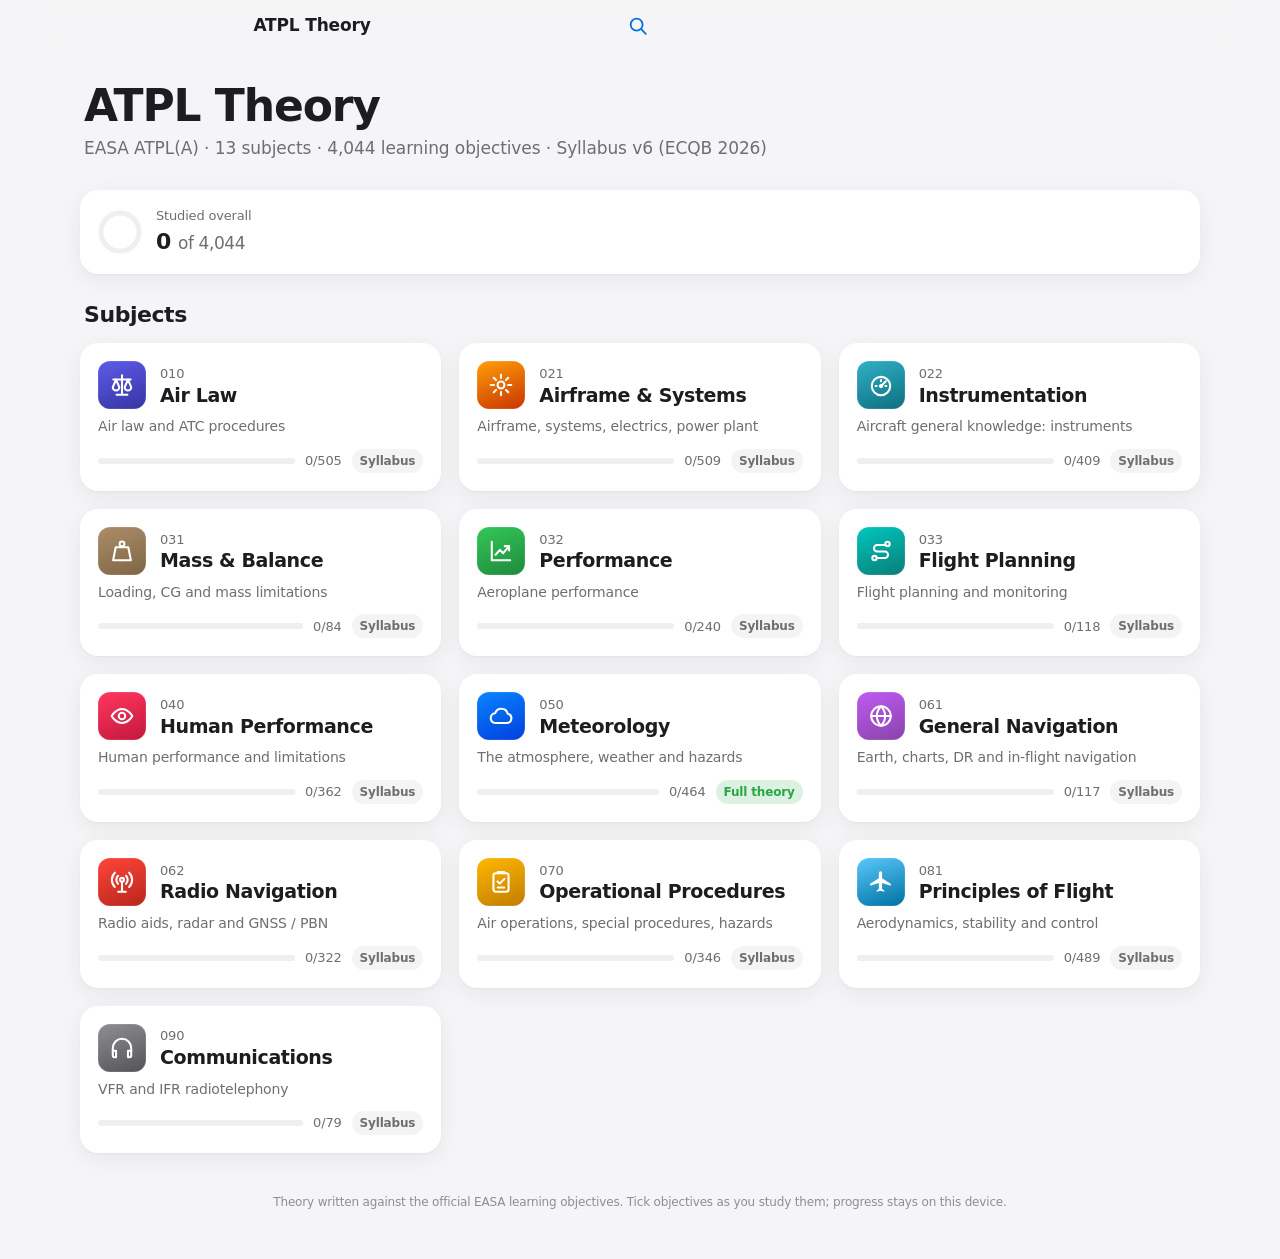
==== index.html @ 2b05fc99 "ATPL Theory web app: 13 subjects, LO navigator, Meteorology theory and diagrams Co-Authored-By: Clau" ====
<!doctype html>
<html lang="en">
<head>
<meta charset="utf-8">
<meta name="viewport" content="width=device-width, initial-scale=1, viewport-fit=cover">
<title>ATPL Theory</title>
<meta name="description" content="EASA ATPL(A) theory, organised by the official learning objectives.">
<meta name="theme-color" content="#f5f5f7" media="(prefers-color-scheme: light)">
<meta name="theme-color" content="#000000" media="(prefers-color-scheme: dark)">
<meta name="apple-mobile-web-app-capable" content="yes">
<meta name="mobile-web-app-capable" content="yes">
<meta name="apple-mobile-web-app-status-bar-style" content="default">
<meta name="apple-mobile-web-app-title" content="ATPL">
<link rel="manifest" href="manifest.webmanifest">
<link rel="icon" href="icons/icon-192.png" type="image/png">
<link rel="apple-touch-icon" href="icons/apple-touch-icon.png">
<link rel="stylesheet" href="app.css">
</head>
<body>
<header class="bar" id="bar">
  <div class="bar-in">
    <button class="back" id="back" hidden aria-label="Back">
      <svg viewBox="0 0 12 20" aria-hidden="true"><path d="M10 2 2 10l8 8" fill="none" stroke="currentColor" stroke-width="2.4" stroke-linecap="round" stroke-linejoin="round"/></svg>
      <span id="backLabel">Subjects</span>
    </button>
    <div class="bar-title" id="barTitle"></div>
    <div class="bar-actions">
      <button class="icon-btn" id="searchBtn" aria-label="Search (/)">
        <svg viewBox="0 0 24 24" aria-hidden="true"><circle cx="10.5" cy="10.5" r="6.5" fill="none" stroke="currentColor" stroke-width="2"/><path d="m15.5 15.5 5 5" stroke="currentColor" stroke-width="2" stroke-linecap="round"/></svg>
      </button>
    </div>
  </div>
</header>

<div class="layout" id="layout">
  <aside class="side" id="side" aria-label="Contents"></aside>
  <main class="main" id="main" tabindex="-1"></main>
</div>

<div class="sheet-wrap" id="searchSheet" hidden>
  <div class="scrim" data-close></div>
  <div class="sheet" role="dialog" aria-modal="true" aria-label="Search">
    <div class="sheet-head">
      <div class="search-field">
        <svg viewBox="0 0 24 24" aria-hidden="true"><circle cx="10.5" cy="10.5" r="6.5" fill="none" stroke="currentColor" stroke-width="2"/><path d="m15.5 15.5 5 5" stroke="currentColor" stroke-width="2" stroke-linecap="round"/></svg>
        <input id="q" type="search" placeholder="Search learning objectives" autocomplete="off" autocorrect="off" spellcheck="false" enterkeyhint="search">
      </div>
      <button class="text-btn" data-close>Cancel</button>
    </div>
    <div class="results" id="results"></div>
  </div>
</div>

<div class="lightbox" id="lightbox" hidden>
  <button class="lb-close" data-close aria-label="Close">
    <svg viewBox="0 0 24 24"><path d="M6 6l12 12M18 6 6 18" stroke="currentColor" stroke-width="2.4" stroke-linecap="round"/></svg>
  </button>
  <div class="lb-scroll"><img id="lbImg" alt=""></div>
</div>

<script src="app.js" defer></script>
</body>
</html>
---- app.css ----
:root {
  --bg: #f5f5f7;
  --bg-elev: #ffffff;
  --bg-group: #ffffff;
  --fill: rgba(120, 120, 128, .12);
  --fill-2: rgba(120, 120, 128, .08);
  --label: #1d1d1f;
  --label-2: #6e6e73;
  --label-3: #8e8e93;
  --sep: rgba(60, 60, 67, .16);
  --accent: #0071e3;
  --green: #28a745;
  --orange: #c93400;
  --bar: rgba(245, 245, 247, .72);
  --shadow: 0 1px 2px rgba(0,0,0,.04), 0 6px 24px rgba(0,0,0,.06);
  --radius: 18px;
  --side-w: 340px;
  --read-w: 720px;
  --font: -apple-system, BlinkMacSystemFont, "SF Pro Text", "SF Pro Display", "Helvetica Neue", Inter, system-ui, sans-serif;
  --mono: ui-monospace, "SF Mono", SFMono-Regular, Menlo, monospace;
  --safe-t: env(safe-area-inset-top, 0px);
  --safe-b: env(safe-area-inset-bottom, 0px);
  --safe-l: env(safe-area-inset-left, 0px);
  --safe-r: env(safe-area-inset-right, 0px);
  color-scheme: light dark;
}
@media (prefers-color-scheme: dark) {
  :root {
    --bg: #000000;
    --bg-elev: #1c1c1e;
    --bg-group: #1c1c1e;
    --fill: rgba(120, 120, 128, .24);
    --fill-2: rgba(120, 120, 128, .16);
    --label: #f5f5f7;
    --label-2: #a1a1a6;
    --label-3: #8e8e93;
    --sep: rgba(84, 84, 88, .55);
    --accent: #2997ff;
    --green: #30d158;
    --orange: #ff9f0a;
    --bar: rgba(22, 22, 23, .72);
    --shadow: 0 0 0 1px rgba(255,255,255,.06);
  }
}

* { box-sizing: border-box; }
html { -webkit-text-size-adjust: 100%; text-size-adjust: 100%; }
body {
  margin: 0; background: var(--bg); color: var(--label);
  font: 17px/1.5 var(--font); letter-spacing: -0.01em;
  -webkit-font-smoothing: antialiased; -webkit-tap-highlight-color: transparent;
  min-height: 100dvh;
}
button { font: inherit; color: inherit; background: none; border: 0; padding: 0; cursor: pointer; }
a { color: var(--accent); text-decoration: none; }
svg { display: block; }
[hidden] { display: none !important; }

/* ---------- Bar ---------- */
.bar {
  position: sticky; top: 0; z-index: 30;
  padding-top: var(--safe-t);
  background: var(--bar);
  -webkit-backdrop-filter: saturate(180%) blur(20px); backdrop-filter: saturate(180%) blur(20px);
  border-bottom: .5px solid transparent;
  transition: border-color .2s;
}
.bar.scrolled { border-bottom-color: var(--sep); }
.bar-in {
  height: 52px; display: grid; grid-template-columns: 1fr auto 1fr; align-items: center;
  padding: 0 max(12px, var(--safe-r)) 0 max(8px, var(--safe-l));
}
.back { display: inline-flex; align-items: center; gap: 4px; color: var(--accent); height: 44px; padding: 0 8px; border-radius: 10px; justify-self: start; max-width: 100%; }
.back svg { width: 11px; height: 19px; flex: none; }
.back span { font-size: 17px; white-space: nowrap; overflow: hidden; text-overflow: ellipsis; }
.back:active { opacity: .5; }
.bar-title { font-weight: 600; font-size: 17px; text-align: center; white-space: nowrap; overflow: hidden; text-overflow: ellipsis; max-width: 52vw; opacity: 0; transform: translateY(4px); transition: opacity .2s, transform .2s; }
.bar.show-title .bar-title { opacity: 1; transform: none; }
.bar-actions { justify-self: end; display: flex; gap: 4px; }
.icon-btn { width: 44px; height: 44px; display: grid; place-items: center; color: var(--accent); border-radius: 12px; }
.icon-btn svg { width: 22px; height: 22px; }
.icon-btn:active { background: var(--fill); }

/* ---------- Layout ---------- */
.layout { display: block; }
.side { display: none; }
.main { outline: none; padding: 0 max(16px, var(--safe-r)) calc(48px + var(--safe-b)) max(16px, var(--safe-l)); }
.wrap { max-width: 1120px; margin: 0 auto; }
.read { max-width: var(--read-w); margin: 0 auto; }

@media (min-width: 1024px) {
  .layout.with-side { display: grid; grid-template-columns: var(--side-w) 1fr; }
  .layout.with-side .side {
    display: block; position: sticky; top: calc(53px + var(--safe-t)); height: calc(100dvh - 53px - var(--safe-t));
    overflow-y: auto; overscroll-behavior: contain; border-right: .5px solid var(--sep);
    padding: 12px 12px 40px; background: var(--bg);
  }
  .main { padding-left: 40px; padding-right: 40px; }
}

/* ---------- Large titles ---------- */
.large { padding: 12px 4px 20px; }
.large h1 { font-size: 34px; line-height: 1.12; font-weight: 700; letter-spacing: -0.025em; margin: 0; }
.large p { margin: 6px 0 0; color: var(--label-2); font-size: 15px; letter-spacing: -0.005em; }
@media (min-width: 768px) {
  .large { padding: 28px 4px 28px; }
  .large h1 { font-size: 44px; }
  .large p { font-size: 17px; }
}

/* ---------- Home ---------- */
.overall { display: flex; align-items: center; gap: 14px; margin: 0 0 24px; padding: 16px 18px; background: var(--bg-elev); border-radius: var(--radius); box-shadow: var(--shadow); }
.overall .meta { flex: 1; min-width: 0; }
.overall .k { font-size: 13px; color: var(--label-2); }
.overall .v { font-size: 22px; font-weight: 600; letter-spacing: -0.02em; }
.continue { display: flex; align-items: center; gap: 14px; margin: 0 0 24px; padding: 14px 18px; background: var(--bg-elev); border-radius: var(--radius); box-shadow: var(--shadow); color: var(--label); }
.continue:active { transform: scale(.985); }
.continue .txt { flex: 1; min-width: 0; }
.continue .k { font-size: 13px; color: var(--accent); font-weight: 600; }
.continue .t { font-weight: 600; white-space: nowrap; overflow: hidden; text-overflow: ellipsis; }
.continue .s { font-size: 13px; color: var(--label-2); }
.chev { width: 8px; height: 14px; color: var(--label-3); flex: none; }

.section-h { font-size: 22px; font-weight: 700; letter-spacing: -0.02em; margin: 8px 4px 12px; }
.grid { display: grid; gap: 14px; grid-template-columns: 1fr; }
@media (min-width: 600px) { .grid { grid-template-columns: repeat(2, 1fr); } }
@media (min-width: 1000px) { .grid { grid-template-columns: repeat(3, 1fr); gap: 18px; } }

.card {
  position: relative; display: flex; flex-direction: column; gap: 12px;
  background: var(--bg-elev); border-radius: var(--radius); padding: 18px; box-shadow: var(--shadow);
  color: var(--label); transition: transform .18s cubic-bezier(.2,.8,.2,1), box-shadow .2s;
}
.card:active { transform: scale(.975); }
@media (hover: hover) { .card:hover { box-shadow: 0 2px 4px rgba(0,0,0,.05), 0 12px 32px rgba(0,0,0,.10); } }
.card-top { display: flex; align-items: center; gap: 14px; }
.tile { width: 48px; height: 48px; border-radius: 12px; display: grid; place-items: center; color: #fff; flex: none; box-shadow: inset 0 0 0 .5px rgba(255,255,255,.2); }
.tile svg { width: 26px; height: 26px; }
.tile.lg { width: 72px; height: 72px; border-radius: 18px; }
.tile.lg svg { width: 38px; height: 38px; }
.card .code { font-size: 13px; color: var(--label-2); font-weight: 500; font-variant-numeric: tabular-nums; }
.card .name { font-size: 19px; font-weight: 600; letter-spacing: -0.02em; line-height: 1.2; }
.card .blurb { font-size: 14px; color: var(--label-2); line-height: 1.4; margin-top: -4px; }
.card-foot { display: flex; align-items: center; gap: 10px; margin-top: auto; }
.bar-prog { flex: 1; height: 6px; border-radius: 3px; background: var(--fill); overflow: hidden; }
.bar-prog i { display: block; height: 100%; border-radius: 3px; background: var(--c, var(--accent)); width: 0; transition: width .6s cubic-bezier(.2,.8,.2,1); }
.card-foot .n { font-size: 13px; color: var(--label-2); font-variant-numeric: tabular-nums; white-space: nowrap; }
.badge { font-size: 12px; font-weight: 600; padding: 3px 8px; border-radius: 999px; background: var(--fill-2); color: var(--label-2); white-space: nowrap; }
.badge.full { background: color-mix(in srgb, var(--green) 16%, transparent); color: var(--green); }

/* ---------- Subject ---------- */
.hero { display: flex; align-items: center; gap: 18px; padding: 16px 4px 22px; }
.hero h1 { font-size: 30px; line-height: 1.12; font-weight: 700; letter-spacing: -0.025em; margin: 2px 0 4px; }
.hero .code { font-size: 15px; color: var(--label-2); font-weight: 500; }
.hero .stats { font-size: 15px; color: var(--label-2); }
@media (min-width: 768px) { .hero h1 { font-size: 40px; } .hero { padding: 28px 4px 28px; } }

.ring { width: 44px; height: 44px; flex: none; }
.ring circle { fill: none; stroke-width: 5; }
.ring .trk { stroke: var(--fill); }
.ring .val { stroke: var(--c, var(--accent)); stroke-linecap: round; transform: rotate(-90deg); transform-origin: 50% 50%; transition: stroke-dashoffset .7s cubic-bezier(.2,.8,.2,1); }

.notice { display: flex; gap: 12px; align-items: flex-start; padding: 14px 16px; margin: 0 0 20px; border-radius: 14px; background: var(--fill-2); color: var(--label-2); font-size: 15px; line-height: 1.45; }
.notice b { color: var(--label); font-weight: 600; }

.chapter { background: var(--bg-group); border-radius: var(--radius); box-shadow: var(--shadow); margin: 0 0 14px; overflow: hidden; }
.ch-head { width: 100%; display: flex; align-items: center; gap: 14px; padding: 16px 18px; text-align: left; }
.ch-head:active { background: var(--fill-2); }
.ch-num { width: 32px; height: 32px; border-radius: 9px; display: grid; place-items: center; font-weight: 600; font-size: 14px; color: #fff; background: var(--c, var(--accent)); flex: none; font-variant-numeric: tabular-nums; }
.ch-title { flex: 1; min-width: 0; }
.ch-title .t { font-weight: 600; font-size: 17px; line-height: 1.3; letter-spacing: -0.015em; }
.ch-title .s { font-size: 13px; color: var(--label-2); margin-top: 2px; font-variant-numeric: tabular-nums; }
.ch-head .disc { width: 14px; height: 14px; color: var(--label-3); transition: transform .25s cubic-bezier(.2,.8,.2,1); flex: none; }
.chapter.open .disc { transform: rotate(90deg); }
.ch-body { display: none; border-top: .5px solid var(--sep); }
.chapter.open .ch-body { display: block; }
.sub-h { font-size: 13px; font-weight: 600; color: var(--label-2); text-transform: uppercase; letter-spacing: .04em; padding: 18px 18px 6px; }
.topic-h { font-size: 15px; font-weight: 600; color: var(--label); padding: 10px 18px 4px; letter-spacing: -0.01em; }

.row { display: flex; align-items: center; gap: 12px; padding: 11px 18px 11px 18px; color: var(--label); position: relative; min-height: 48px; }
.row::after { content: ""; position: absolute; left: 52px; right: 0; bottom: 0; border-bottom: .5px solid var(--sep); }
.row:last-child::after { display: none; }
.row:active { background: var(--fill); }
@media (hover: hover) { .row:hover { background: var(--fill-2); } }
.row .tick { width: 22px; height: 22px; border-radius: 50%; border: 1.5px solid var(--label-3); flex: none; display: grid; place-items: center; transition: background .2s, border-color .2s; }
.row .tick svg { width: 12px; height: 12px; color: #fff; opacity: 0; }
.row.done .tick { background: var(--green); border-color: var(--green); }
.row.done .tick svg { opacity: 1; }
.row .rt { flex: 1; min-width: 0; }
.row .ref { font: 12px/1.3 var(--mono); color: var(--label-3); letter-spacing: 0; }
.row .ti { font-size: 15px; line-height: 1.35; display: -webkit-box; -webkit-line-clamp: 2; -webkit-box-orient: vertical; overflow: hidden; }
.row .dot { width: 7px; height: 7px; border-radius: 50%; background: var(--c, var(--accent)); flex: none; }
.row .dot.empty { background: transparent; box-shadow: inset 0 0 0 1.5px var(--label-3); }

/* ---------- Sidebar ---------- */
.side .s-head { display: flex; align-items: center; gap: 12px; padding: 6px 8px 14px; color: var(--label); }
.side .s-head .tile { width: 36px; height: 36px; border-radius: 9px; }
.side .s-head .tile svg { width: 20px; height: 20px; }
.side .s-head .n { font-weight: 600; font-size: 15px; line-height: 1.2; }
.side .s-head .c { font-size: 12px; color: var(--label-2); }
.side .s-ch { margin-bottom: 2px; }
.side .s-ch > button { width: 100%; text-align: left; display: flex; gap: 8px; align-items: center; padding: 8px 8px; border-radius: 8px; font-size: 14px; font-weight: 600; color: var(--label); }
.side .s-ch > button:hover { background: var(--fill-2); }
.side .s-ch > button .disc { width: 10px; height: 10px; color: var(--label-3); transition: transform .2s; flex: none; }
.side .s-ch.open > button .disc { transform: rotate(90deg); }
.side .s-list { display: none; padding: 2px 0 8px; }
.side .s-ch.open .s-list { display: block; }
.side .s-sub { font-size: 11px; font-weight: 600; text-transform: uppercase; letter-spacing: .05em; color: var(--label-3); padding: 10px 10px 4px 26px; }
.side a.s-lo { display: flex; gap: 8px; align-items: baseline; padding: 6px 10px 6px 26px; border-radius: 8px; font-size: 13.5px; line-height: 1.35; color: var(--label-2); }
.side a.s-lo:hover { background: var(--fill-2); color: var(--label); }
.side a.s-lo.cur { background: var(--c, var(--accent)); color: #fff; }
.side a.s-lo.done:not(.cur)::before { content: "✓"; color: var(--green); font-weight: 700; margin-left: -14px; width: 6px; }
.side a.s-lo span { display: -webkit-box; -webkit-line-clamp: 2; -webkit-box-orient: vertical; overflow: hidden; }

/* ---------- Reader ---------- */
.reader { padding-top: 12px; animation: rise .35s cubic-bezier(.2,.8,.2,1); }
@keyframes rise { from { opacity: 0; transform: translateY(8px); } to { opacity: 1; transform: none; } }
.crumbs { display: flex; flex-wrap: wrap; gap: 6px; align-items: center; font-size: 13px; color: var(--label-2); margin: 8px 0 14px; }
.crumbs a { color: var(--label-2); }
.crumbs a:hover { color: var(--accent); }
.crumbs .sep { color: var(--label-3); }
.lo-ref { display: inline-flex; align-items: center; gap: 8px; font: 600 13px/1 var(--mono); color: var(--c, var(--accent)); background: color-mix(in srgb, var(--c, var(--accent)) 12%, transparent); padding: 6px 10px; border-radius: 8px; letter-spacing: 0; }
.reader h1.long { font-size: 23px; line-height: 1.3; letter-spacing: -0.015em; }
.reader h1 { font-size: 30px; line-height: 1.15; font-weight: 700; letter-spacing: -0.025em; margin: 14px 0 18px; }
@media (min-width: 768px) { .reader h1 { font-size: 38px; } .reader h1.long { font-size: 28px; } }
.objective { border-radius: 14px; background: var(--bg-elev); box-shadow: var(--shadow); padding: 14px 16px; margin: 0 0 8px; }
.objective .k { font-size: 12px; font-weight: 600; text-transform: uppercase; letter-spacing: .06em; color: var(--label-3); margin-bottom: 4px; }
.objective .v { font-size: 15px; line-height: 1.5; color: var(--label-2); }

.prose { font-size: 17px; line-height: 1.6; letter-spacing: -0.008em; }
.prose p { margin: 0 0 14px; }
.prose ul, .prose ol { margin: 0 0 16px; padding-left: 1.25em; }
.prose li { margin: 6px 0; padding-left: 2px; }
.prose li::marker { color: var(--label-3); }
.prose strong { font-weight: 600; }
.prose h3.sec { display: flex; align-items: center; gap: 10px; font-size: 20px; line-height: 1.25; font-weight: 700; letter-spacing: -0.02em; margin: 30px 0 12px; }
.prose h3.sec::before { content: ""; width: 28px; height: 28px; border-radius: 8px; flex: none; background-repeat: no-repeat; background-position: center; background-size: 16px; }
.prose h3.s1::before { background-color: #0a84ff; background-image: url("data:image/svg+xml,%3Csvg xmlns='http://www.w3.org/2000/svg' viewBox='0 0 24 24' fill='none' stroke='white' stroke-width='2.4' stroke-linecap='round' stroke-linejoin='round'%3E%3Cpath d='M4 19.5A2.5 2.5 0 0 1 6.5 17H20V3H6.5A2.5 2.5 0 0 0 4 5.5v14z'/%3E%3Cpath d='M4 19.5A2.5 2.5 0 0 0 6.5 22H20v-5'/%3E%3C/svg%3E"); }
.prose h3.s2::before { background-color: #5e5ce6; background-image: url("data:image/svg+xml,%3Csvg xmlns='http://www.w3.org/2000/svg' viewBox='0 0 24 24' fill='none' stroke='white' stroke-width='2.4' stroke-linecap='round' stroke-linejoin='round'%3E%3Crect x='3' y='3' width='18' height='18' rx='2'/%3E%3Ccircle cx='8.5' cy='8.5' r='1.5'/%3E%3Cpath d='m21 15-5-5L5 21'/%3E%3C/svg%3E"); }
.prose h3.s3::before { background-color: #ff9f0a; background-image: url("data:image/svg+xml,%3Csvg xmlns='http://www.w3.org/2000/svg' viewBox='0 0 24 24' fill='none' stroke='white' stroke-width='2.4' stroke-linecap='round' stroke-linejoin='round'%3E%3Cpath d='M12 9v4M12 17h.01'/%3E%3Cpath d='M10.3 3.9 1.8 18a2 2 0 0 0 1.7 3h17a2 2 0 0 0 1.7-3L13.7 3.9a2 2 0 0 0-3.4 0z'/%3E%3C/svg%3E"); }
.prose h3.s3 + ul { background: color-mix(in srgb, #ff9f0a 8%, var(--bg-elev)); border-radius: 14px; padding: 12px 16px 12px 34px; box-shadow: var(--shadow); }
.prose figure.dia { margin: 4px -16px 18px; }
@media (min-width: 768px) { .prose figure.dia { margin: 4px -48px 22px; } }
@media (min-width: 1024px) { .prose figure.dia { margin: 4px -80px 24px; } }
.prose figure.dia img { width: 100%; height: auto; display: block; border-radius: 14px; box-shadow: var(--shadow); cursor: zoom-in; background: #fff; }
@media (max-width: 767px) { .prose figure.dia img { border-radius: 0; } }
.prose figcaption { font-size: 13px; color: var(--label-2); text-align: center; padding: 8px 16px 0; line-height: 1.4; }
.prose .tbl { overflow-x: auto; margin: 0 0 16px; border-radius: 12px; box-shadow: var(--shadow); background: var(--bg-elev); }
.prose table { border-collapse: collapse; width: 100%; font-size: 15px; line-height: 1.4; }
.prose th, .prose td { text-align: left; padding: 10px 12px; border-bottom: .5px solid var(--sep); vertical-align: top; }
.prose th { font-weight: 600; font-size: 13px; color: var(--label-2); background: var(--fill-2); }
.prose tr:last-child td { border-bottom: 0; }
.prose code { font-family: var(--mono); font-size: .9em; background: var(--fill-2); padding: 1px 5px; border-radius: 5px; }

.empty-theory { text-align: center; padding: 36px 20px 28px; color: var(--label-2); }
.empty-theory .ic { width: 56px; height: 56px; margin: 0 auto 12px; border-radius: 16px; display: grid; place-items: center; background: var(--fill-2); color: var(--label-3); }
.empty-theory .ic svg { width: 28px; height: 28px; }
.empty-theory h3 { color: var(--label); font-size: 19px; margin: 0 0 6px; letter-spacing: -0.015em; }
.empty-theory p { margin: 0 auto; max-width: 420px; font-size: 15px; line-height: 1.5; }

.study { display: flex; justify-content: center; margin: 32px 0 20px; }
.pill { display: inline-flex; align-items: center; gap: 8px; height: 48px; padding: 0 22px; border-radius: 999px; font-weight: 600; font-size: 16px; background: var(--fill); color: var(--label); transition: transform .15s, background .2s, color .2s; }
.pill:active { transform: scale(.96); }
.pill svg { width: 18px; height: 18px; }
.pill.on { background: var(--green); color: #fff; }

.pn { display: grid; grid-template-columns: 1fr 1fr; gap: 12px; margin: 10px 0 0; }
.pn a { display: flex; flex-direction: column; gap: 4px; padding: 14px 16px; border-radius: 14px; background: var(--bg-elev); box-shadow: var(--shadow); color: var(--label); min-width: 0; }
.pn a:active { transform: scale(.98); }
.pn .k { font-size: 13px; color: var(--accent); font-weight: 600; }
.pn .t { font-size: 14px; line-height: 1.35; display: -webkit-box; -webkit-line-clamp: 2; -webkit-box-orient: vertical; overflow: hidden; }
.pn .next { text-align: right; grid-column: 2; }
.kbd-hint { text-align: center; font-size: 12px; color: var(--label-3); margin-top: 18px; }
@media (hover: none) { .kbd-hint { display: none; } }

/* ---------- Search sheet ---------- */
.sheet-wrap { position: fixed; inset: 0; z-index: 50; }
.scrim { position: absolute; inset: 0; background: rgba(0,0,0,.32); animation: fade .2s ease; }
@keyframes fade { from { opacity: 0; } }
.sheet {
  position: absolute; left: 0; right: 0; top: 0; max-height: 100dvh; display: flex; flex-direction: column;
  background: var(--bg); padding-top: var(--safe-t);
  animation: drop .32s cubic-bezier(.2,.8,.2,1);
}
@keyframes drop { from { transform: translateY(-24px); opacity: 0; } }
@media (min-width: 768px) {
  .sheet { top: 9vh; left: 50%; right: auto; width: min(680px, 92vw); transform: translateX(-50%); max-height: 76vh; border-radius: 20px; box-shadow: 0 30px 80px rgba(0,0,0,.3); padding-top: 0; overflow: hidden; animation: pop .3s cubic-bezier(.2,.8,.2,1); }
  @keyframes pop { from { opacity: 0; transform: translateX(-50%) scale(.97); } }
}
.sheet-head { display: flex; align-items: center; gap: 10px; padding: 10px 14px; border-bottom: .5px solid var(--sep); }
.search-field { flex: 1; display: flex; align-items: center; gap: 8px; background: var(--fill); border-radius: 12px; padding: 0 10px; height: 40px; }
.search-field svg { width: 18px; height: 18px; color: var(--label-3); flex: none; }
.search-field input { flex: 1; min-width: 0; border: 0; background: transparent; color: var(--label); font: 17px var(--font); outline: none; height: 100%; }
.text-btn { color: var(--accent); font-size: 17px; height: 40px; padding: 0 4px; }
.results { overflow-y: auto; overscroll-behavior: contain; padding: 6px 0 calc(20px + var(--safe-b)); -webkit-overflow-scrolling: touch; }
.results .row::after { left: 18px; }
.results .hint { padding: 28px 20px; text-align: center; color: var(--label-2); font-size: 15px; }
.res-sub { font-size: 12px; font-weight: 600; color: var(--label-3); }
mark { background: color-mix(in srgb, #ffd60a 45%, transparent); color: inherit; border-radius: 3px; padding: 0 1px; }

/* ---------- Lightbox ---------- */
.lightbox { position: fixed; inset: 0; z-index: 60; background: rgba(0,0,0,.92); animation: fade .2s ease; }
.lb-scroll { position: absolute; inset: 0; overflow: auto; display: grid; place-items: center; padding: calc(56px + var(--safe-t)) 8px calc(16px + var(--safe-b)); touch-action: pan-x pan-y pinch-zoom; }
.lb-scroll img { max-width: 100%; height: auto; border-radius: 10px; cursor: zoom-in; }
.lb-scroll.zoom { place-items: start; }
.lb-scroll.zoom img { max-width: none; width: 220%; cursor: zoom-out; }
.lb-close { position: absolute; top: calc(10px + var(--safe-t)); right: calc(12px + var(--safe-r)); z-index: 2; width: 40px; height: 40px; border-radius: 50%; background: rgba(255,255,255,.16); color: #fff; display: grid; place-items: center; -webkit-backdrop-filter: blur(10px); backdrop-filter: blur(10px); }
.lb-close svg { width: 18px; height: 18px; }

.loading { padding: 80px 0; text-align: center; color: var(--label-3); }
.foot { text-align: center; color: var(--label-3); font-size: 12px; margin: 40px 0 0; line-height: 1.5; }

@media (prefers-reduced-motion: reduce) {
  *, *::before, *::after { animation-duration: .01ms !important; transition-duration: .01ms !important; }
}
@media (prefers-reduced-transparency: reduce) {
  .bar { background: var(--bg); -webkit-backdrop-filter: none; backdrop-filter: none; }
}
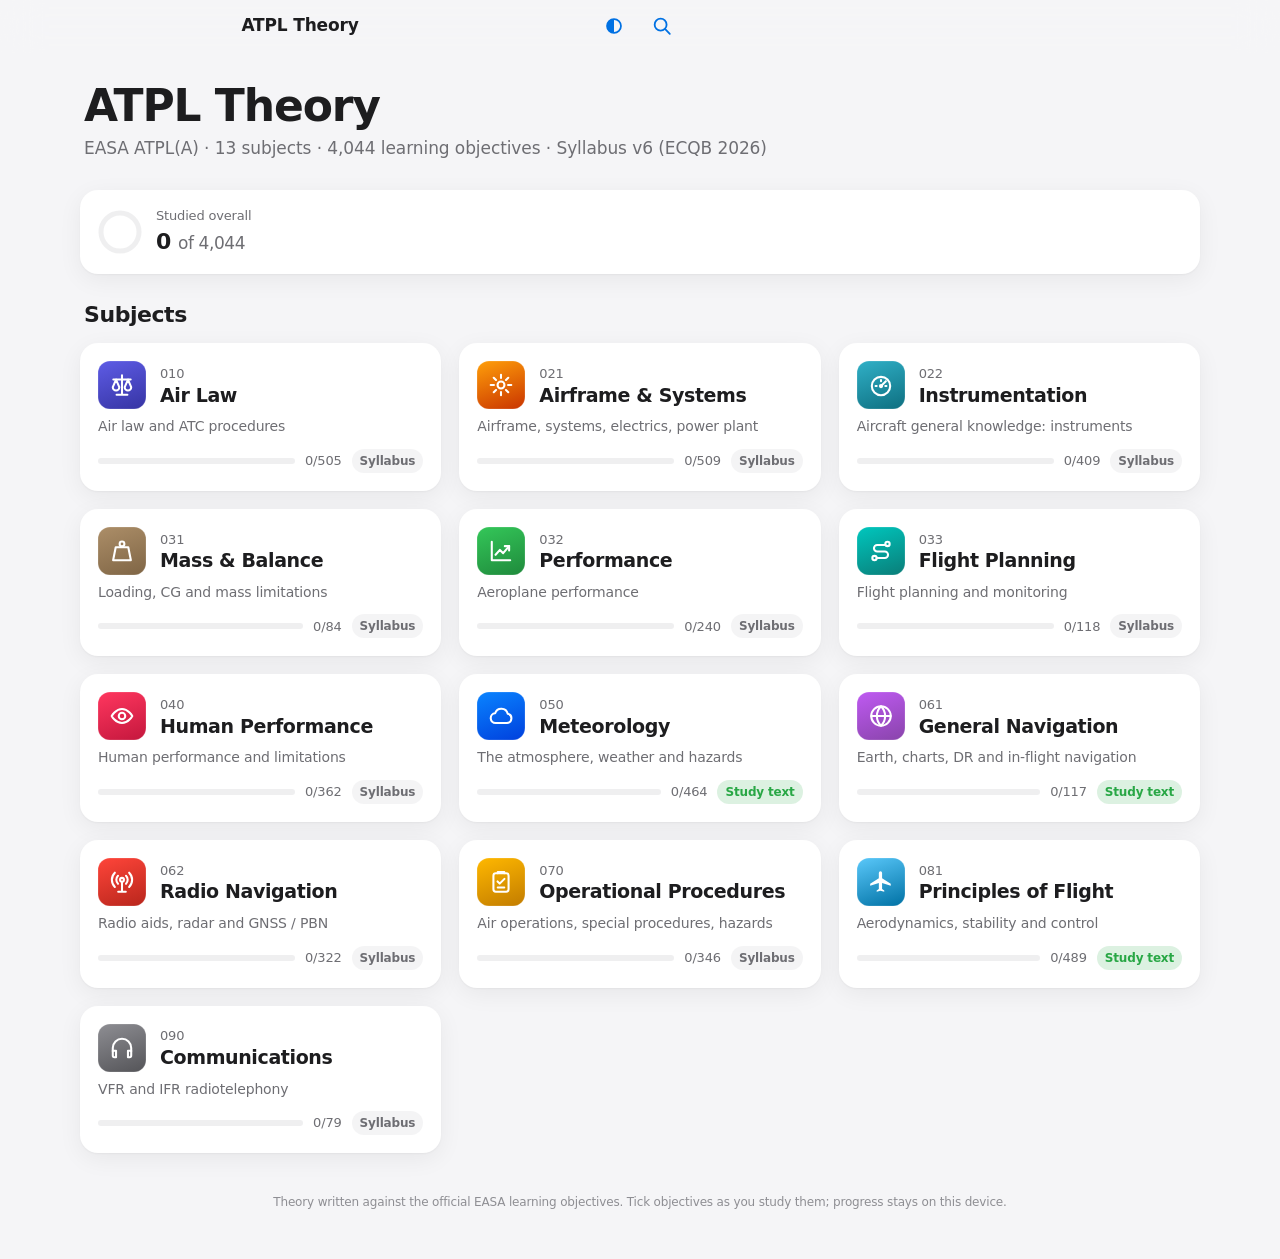
==== commit d49c8965: "Add light/dark/auto appearance switch with morphing sun-moon button Co-Authored-By: Claude Opus 5.5 " ====
--- a/index.html
+++ b/index.html
@@ -5,8 +5,7 @@
 <meta name="viewport" content="width=device-width, initial-scale=1, viewport-fit=cover">
 <title>ATPL Theory</title>
 <meta name="description" content="EASA ATPL(A) theory, organised by the official learning objectives.">
-<meta name="theme-color" content="#f5f5f7" media="(prefers-color-scheme: light)">
-<meta name="theme-color" content="#000000" media="(prefers-color-scheme: dark)">
+<meta name="theme-color" id="themeColor" content="#f5f5f7">
 <meta name="apple-mobile-web-app-capable" content="yes">
 <meta name="mobile-web-app-capable" content="yes">
 <meta name="apple-mobile-web-app-status-bar-style" content="default">
@@ -14,6 +13,7 @@
 <link rel="manifest" href="manifest.webmanifest">
 <link rel="icon" href="icons/icon-192.png" type="image/png">
 <link rel="apple-touch-icon" href="icons/apple-touch-icon.png">
+<script>try{var t=localStorage.getItem("atpl-theme");if(t==="light"||t==="dark")document.documentElement.dataset.theme=t}catch(e){}</script>
 <link rel="stylesheet" href="app.css">
 </head>
 <body>
@@ -25,6 +25,12 @@
     </button>
     <div class="bar-title" id="barTitle"></div>
     <div class="bar-actions">
+      <div class="themewrap">
+        <button class="icon-btn themebtn" id="themeBtn" data-mode="auto" aria-label="Appearance: Automatic" title="Appearance">
+          <svg viewBox="0 0 24 24" aria-hidden="true"><defs><mask id="tb-bite" maskUnits="userSpaceOnUse" x="-6" y="-6" width="36" height="36"><rect x="-6" y="-6" width="36" height="36" fill="#fff"/><circle class="bite" cx="17" cy="7" r="6.8" fill="#000"/></mask></defs><g class="rays" stroke="currentColor" stroke-width="2" stroke-linecap="round"><path d="M12 1.8v2.4M12 19.8v2.4M1.8 12h2.4M19.8 12h2.4M4.8 4.8l1.7 1.7M17.5 17.5l1.7 1.7M4.8 19.2l1.7-1.7M17.5 6.5l1.7-1.7"/></g><g mask="url(#tb-bite)"><circle class="core" cx="12" cy="12" r="8" fill="currentColor"/></g><circle class="ring" cx="12" cy="12" r="7.6" fill="none" stroke="currentColor" stroke-width="1.9"/><path class="half" d="M12 4.4a7.6 7.6 0 0 1 0 15.2z" fill="currentColor"/></svg>
+        </button>
+        <span class="themetip" id="themeTip" aria-live="polite"></span>
+      </div>
       <button class="icon-btn" id="searchBtn" aria-label="Search (/)">
         <svg viewBox="0 0 24 24" aria-hidden="true"><circle cx="10.5" cy="10.5" r="6.5" fill="none" stroke="currentColor" stroke-width="2"/><path d="m15.5 15.5 5 5" stroke="currentColor" stroke-width="2" stroke-linecap="round"/></svg>
       </button>
--- a/app.css
+++ b/app.css
@@ -25,7 +25,7 @@
   color-scheme: light dark;
 }
 @media (prefers-color-scheme: dark) {
-  :root {
+  :root:not([data-theme="light"]) {
     --bg: #000000;
     --bg-elev: #1c1c1e;
     --bg-group: #1c1c1e;
@@ -40,8 +40,27 @@
     --orange: #ff9f0a;
     --bar: rgba(22, 22, 23, .72);
     --shadow: 0 0 0 1px rgba(255,255,255,.06);
+    color-scheme: dark;
   }
 }
+:root[data-theme="dark"] {
+  --bg: #000000;
+  --bg-elev: #1c1c1e;
+  --bg-group: #1c1c1e;
+  --fill: rgba(120, 120, 128, .24);
+  --fill-2: rgba(120, 120, 128, .16);
+  --label: #f5f5f7;
+  --label-2: #a1a1a6;
+  --label-3: #8e8e93;
+  --sep: rgba(84, 84, 88, .55);
+  --accent: #2997ff;
+  --green: #30d158;
+  --orange: #ff9f0a;
+  --bar: rgba(22, 22, 23, .72);
+  --shadow: 0 0 0 1px rgba(255,255,255,.06);
+  color-scheme: dark;
+}
+:root[data-theme="light"] { color-scheme: light; }
 
 * { box-sizing: border-box; }
 html { -webkit-text-size-adjust: 100%; text-size-adjust: 100%; }
@@ -316,3 +335,101 @@
 @media (prefers-reduced-transparency: reduce) {
   .bar { background: var(--bg); -webkit-backdrop-filter: none; backdrop-filter: none; }
 }
+@media (min-width: 1024px) { .layout.with-side .prose figure.dia { margin: 4px -24px 24px; } }
+
+/* ---------- Study text (book) ---------- */
+.book-cta .tile svg { width: 26px; height: 26px; }
+.book-list { background: var(--bg-group); border-radius: var(--radius); box-shadow: var(--shadow); overflow: hidden; }
+.book-ch { display: flex; align-items: center; gap: 14px; padding: 14px 18px; color: var(--label); position: relative; }
+.book-ch + .book-ch::before { content: ""; position: absolute; top: 0; left: 64px; right: 0; border-top: .5px solid var(--sep); }
+.book-ch:active { background: var(--fill-2); }
+.book-ch .ch-title { flex: 1; min-width: 0; }
+.book-ch .ch-title .t { font-weight: 600; }
+.book-ch .ring { width: 30px; height: 30px; }
+.book-ch .ring circle { stroke-width: 6; }
+
+.book .kicker { font-size: 13px; font-weight: 600; letter-spacing: .06em; text-transform: uppercase; color: var(--c, var(--accent)); margin-top: 6px; }
+.book .reader h1, .reader.book h1 { margin-top: 6px; }
+.book .prose { font-size: 18px; line-height: 1.65; }
+@media (max-width: 767px) { .book .prose { font-size: 17px; } }
+.book .prose > p:first-child { font-size: 1.08em; color: var(--label-2); }
+.book .prose h3 { font-size: 22px; line-height: 1.25; font-weight: 700; letter-spacing: -0.02em; margin: 40px 0 12px; scroll-margin-top: 70px; }
+.book .prose h3.check { margin-top: 48px; padding-top: 24px; border-top: .5px solid var(--sep); }
+.book .prose h3.check + ol { counter-reset: q; padding-left: 0; list-style: none; }
+.book .prose h3.check + ol > li { counter-increment: q; position: relative; padding: 12px 14px 12px 46px; margin: 0 0 10px; background: var(--bg-elev); border-radius: 14px; box-shadow: var(--shadow); }
+.book .prose h3.check + ol > li::before { content: counter(q); position: absolute; left: 14px; top: 12px; width: 22px; height: 22px; border-radius: 50%; background: var(--c, var(--accent)); color: #fff; font-size: 12px; font-weight: 700; display: grid; place-items: center; }
+.book .prose h3.check + ol > li em { display: block; margin-top: 6px; color: var(--label-2); font-style: normal; font-size: .93em; }
+
+/* Learning-objective tags in small print */
+.lo-tag { display: inline-block; font: 500 10.5px/1.6 var(--mono); letter-spacing: 0; color: var(--label-3); background: var(--fill-2); padding: 0 5px; border-radius: 5px; margin-left: 3px; vertical-align: 1px; white-space: nowrap; transition: background .2s, color .2s; }
+.lo-tag:hover { color: var(--c, var(--accent)); background: color-mix(in srgb, var(--c, var(--accent)) 12%, transparent); }
+.lo-tag.done { color: var(--green); }
+.lo-tag.done::before { content: "✓ "; }
+.prose p.tags { text-align: right; margin-top: -6px; }
+.flash { animation: flash 2.4s ease-out; border-radius: 8px; }
+@keyframes flash { 0%, 30% { background: color-mix(in srgb, var(--c, var(--accent)) 16%, transparent); box-shadow: 0 0 0 8px color-mix(in srgb, var(--c, var(--accent)) 16%, transparent); } 100% { background: transparent; box-shadow: 0 0 0 8px transparent; } }
+
+/* Callouts */
+.prose .callout { margin: 0 0 18px; padding: 14px 16px; border-radius: 14px; background: var(--bg-elev); box-shadow: var(--shadow); border-left: 4px solid var(--label-3); font-size: .94em; line-height: 1.55; }
+.prose .callout > :last-child { margin-bottom: 0; }
+.prose .callout p { margin: 0 0 10px; }
+.prose .callout .tbl { box-shadow: none; border-radius: 10px; border: .5px solid var(--sep); margin: 8px 0 10px; }
+.prose .callout table { font-size: 14px; }
+.prose .callout.trap { border-left-color: #ff9f0a; background: color-mix(in srgb, #ff9f0a 7%, var(--bg-elev)); }
+.prose .callout.trap strong:first-child { color: #c93400; }
+.prose .callout.worked { border-left-color: #5e5ce6; background: color-mix(in srgb, #5e5ce6 6%, var(--bg-elev)); }
+.prose .callout.worked strong:first-child { color: #5e5ce6; }
+.prose .callout.keys { border-left-color: var(--c, var(--accent)); }
+.prose .callout.keys strong:first-child { color: var(--c, var(--accent)); }
+@media (prefers-color-scheme: dark) {
+  :root:not([data-theme="light"]) .prose .callout.trap strong:first-child { color: #ff9f0a; }
+  :root:not([data-theme="light"]) .prose .callout.worked strong:first-child { color: #9d9bff; }
+}
+:root[data-theme="dark"] .prose .callout.trap strong:first-child { color: #ff9f0a; }
+:root[data-theme="dark"] .prose .callout.worked strong:first-child { color: #9d9bff; }
+.prose .callout ol, .prose .callout ul { margin-bottom: 10px; }
+
+/* Chapter footer */
+.ch-foot { margin: 40px 0 18px; padding: 20px; text-align: center; background: var(--bg-elev); border-radius: var(--radius); box-shadow: var(--shadow); }
+.ch-foot .cf-k { font-weight: 600; }
+.ch-foot .cf-v { font-size: 14px; color: var(--label-2); margin: 2px 0 14px; }
+
+/* Link from an objective page into the study text */
+.in-book { display: flex; align-items: center; gap: 10px; margin: 0 0 8px; padding: 12px 16px; border-radius: 14px; background: color-mix(in srgb, var(--c, var(--accent)) 10%, var(--bg-elev)); color: var(--c, var(--accent)); font-weight: 600; font-size: 15px; }
+.in-book svg:first-child { width: 20px; height: 20px; flex: none; }
+.in-book span { flex: 1; min-width: 0; }
+.side a.s-sec { padding-left: 26px; }
+
+/* ---------- Appearance switch: one glyph that morphs sun -> moon -> auto ---------- */
+.themewrap { position: relative; display: flex; }
+.themebtn svg { width: 22px; height: 22px; overflow: visible; transition: transform 620ms cubic-bezier(.34,1.36,.64,1); }
+.themebtn .rays, .themebtn .core, .themebtn .bite, .themebtn .ring, .themebtn .half {
+  transform-box: view-box; transform-origin: 12px 12px;
+  transition: transform 560ms cubic-bezier(.34,1.36,.64,1), opacity 260ms ease;
+}
+.themebtn[data-mode="light"] .core { transform: scale(.52); }
+.themebtn[data-mode="light"] .bite { transform: translate(9px,-9px); }
+.themebtn[data-mode="light"] .ring, .themebtn[data-mode="light"] .half { opacity: 0; transform: scale(.5) rotate(-90deg); }
+.themebtn[data-mode="dark"] svg { transform: rotate(-25deg); }
+.themebtn[data-mode="dark"] .rays { opacity: 0; transform: scale(.45) rotate(-75deg); }
+.themebtn[data-mode="dark"] .ring, .themebtn[data-mode="dark"] .half { opacity: 0; transform: scale(.5) rotate(90deg); }
+.themebtn[data-mode="auto"] svg { transform: rotate(180deg); }
+.themebtn[data-mode="auto"] .rays { opacity: 0; transform: scale(.6) rotate(60deg); }
+.themebtn[data-mode="auto"] .core { opacity: 0; transform: scale(.3); }
+.themebtn[data-mode="auto"] .bite { transform: translate(9px,-9px); }
+.themetip {
+  position: absolute; top: calc(100% + 6px); left: 50%; z-index: 40; white-space: nowrap; pointer-events: none;
+  padding: 6px 12px; border-radius: 999px; font: 600 13px/1.3 var(--font); color: var(--label);
+  background: var(--bar); -webkit-backdrop-filter: saturate(180%) blur(22px); backdrop-filter: saturate(180%) blur(22px);
+  border: .5px solid var(--sep); box-shadow: 0 8px 32px rgba(0,0,0,.14), 0 1px 3px rgba(0,0,0,.08);
+  opacity: 0; transform: translate(-50%,-6px) scale(.92); transform-origin: 50% 0;
+  transition: opacity 180ms ease, transform 260ms cubic-bezier(.23,1,.32,1);
+}
+.themetip.show { opacity: 1; transform: translate(-50%,0) scale(1); transition: opacity 160ms ease, transform 420ms cubic-bezier(.34,1.4,.64,1); }
+@media (max-width: 420px) { .themetip { left: auto; right: 0; transform: translate(0,-6px) scale(.92); transform-origin: 100% 0; } .themetip.show { transform: none; } }
+@media (prefers-reduced-transparency: reduce) { .themetip { background: var(--bg-elev); -webkit-backdrop-filter: none; backdrop-filter: none; } }
+html.theme-anim, html.theme-anim *, html.theme-anim *::before, html.theme-anim *::after {
+  transition: background-color .35s ease, color .35s ease, border-color .35s ease, fill .35s ease, stroke .35s ease !important;
+}
+html.theme-anim .themebtn svg { transition: transform 620ms cubic-bezier(.34,1.36,.64,1) !important; }
+html.theme-anim .themebtn svg * { transition: transform 560ms cubic-bezier(.34,1.36,.64,1), opacity 260ms ease !important; }
